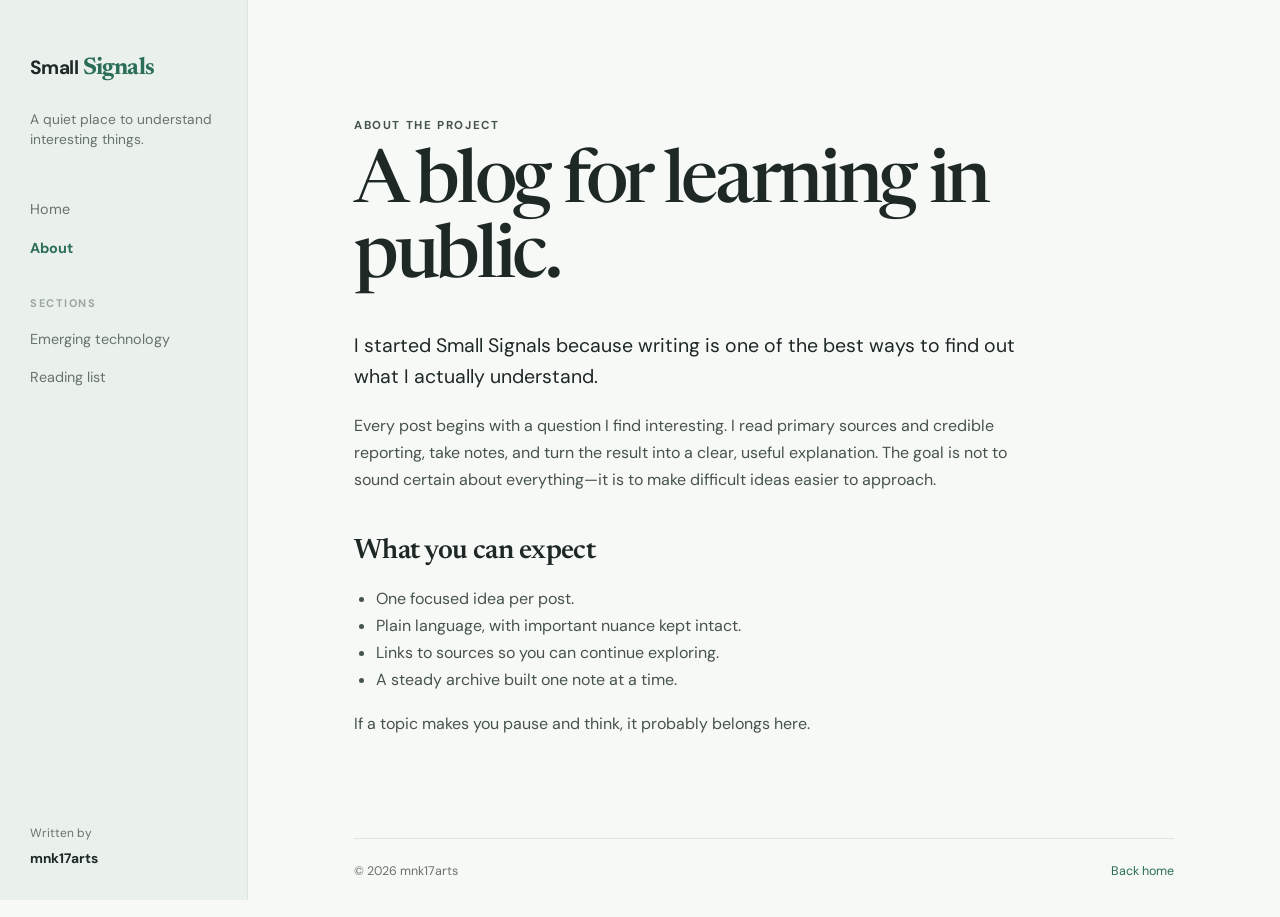
==== about.html @ 6d3ba05d "Blog-1: Ambient IoT" ====
<!doctype html>
<html lang="en">
<head>
  <meta charset="utf-8"><meta name="viewport" content="width=device-width, initial-scale=1">
  <title>About — Small Signals</title>
  <meta name="description" content="About Small Signals, a personal blog for learning through research and writing.">
  <link rel="canonical" href="https://mnk17arts.github.io/my-blogs/about.html">
  <link rel="stylesheet" href="styles.css"><script defer src="script.js"></script>
</head>
<body>
  <a class="skip-link" href="#main-content">Skip to content</a>
  <header class="mobile-header"><a class="brand" href="index.html">Small <span>Signals</span></a><button class="menu-toggle" aria-expanded="false" aria-controls="site-nav">Menu</button></header>
  <aside class="sidebar" id="site-nav"><a class="brand desktop-brand" href="index.html">Small <span>Signals</span></a><p class="tagline">A quiet place to understand interesting things.</p><nav aria-label="Primary navigation"><a class="nav-link" href="index.html">Home</a><a class="nav-link active" href="about.html">About</a><p class="nav-label">Sections</p><a class="nav-link" href="posts/ambient-iot.html">Emerging technology</a><a class="nav-link" href="index.html#reading-list">Reading list</a></nav><div class="sidebar-footer"><span>Written by</span><strong>mnk17arts</strong></div></aside>
  <main id="main-content" class="content-wrap narrow"><article class="page-article"><p class="eyebrow">About the project</p><h1>A blog for learning in public.</h1><p class="lead">I started Small Signals because writing is one of the best ways to find out what I actually understand.</p><p>Every post begins with a question I find interesting. I read primary sources and credible reporting, take notes, and turn the result into a clear, useful explanation. The goal is not to sound certain about everything—it is to make difficult ideas easier to approach.</p><h2>What you can expect</h2><ul><li>One focused idea per post.</li><li>Plain language, with important nuance kept intact.</li><li>Links to sources so you can continue exploring.</li><li>A steady archive built one note at a time.</li></ul><p>If a topic makes you pause and think, it probably belongs here.</p></article><footer class="site-footer"><span>© 2026 mnk17arts</span><a href="index.html">Back home</a></footer></main>
</body>
</html>
---- styles.css ----
@import url('https://fonts.googleapis.com/css2?family=DM+Sans:wght@400;500;700&family=Newsreader:opsz,wght@6..72,500;6..72,600&display=swap');
:root{--ink:#1e2825;--muted:#68736d;--line:#dce4df;--paper:#f7f9f6;--accent:#2c6e57;--accent-soft:#e6f0eb;--sidebar:248px}*{box-sizing:border-box}html{scroll-behavior:smooth}body{margin:0;background:var(--paper);color:var(--ink);font-family:'DM Sans',sans-serif;line-height:1.7}.sidebar{position:fixed;inset:0 auto 0 0;width:var(--sidebar);padding:48px 30px 30px;background:#eaf1ed;border-right:1px solid var(--line);display:flex;flex-direction:column}.brand{color:var(--ink);font-size:1.2rem;font-weight:700;letter-spacing:-.03em;text-decoration:none}.brand span{font-family:Newsreader,serif;font-size:1.5rem;color:var(--accent)}.tagline{margin:20px 0 40px;color:var(--muted);font-size:.86rem;line-height:1.5}.nav-link{display:block;padding:7px 0;color:var(--muted);font-size:.9rem;text-decoration:none}.nav-link:hover,.nav-link.active{color:var(--accent);font-weight:700}.nav-label{margin:27px 0 7px;color:#9aa69f;font-size:.69rem;font-weight:700;letter-spacing:.14em;text-transform:uppercase}.sidebar-footer{margin-top:auto;color:var(--muted);font-size:.75rem}.sidebar-footer span,.sidebar-footer strong{display:block}.sidebar-footer strong{color:var(--ink);font-size:.86rem;margin-top:3px}.content-wrap{margin-left:calc(var(--sidebar) + (100vw - var(--sidebar))/2);transform:translateX(-50%);width:min(930px,calc(100vw - var(--sidebar) - 48px));max-width:none;padding:76px 0 35px}.content-wrap.narrow{width:min(820px,calc(100vw - var(--sidebar) - 48px))}.hero{padding:42px 0 85px;max-width:650px}.eyebrow{margin:0 0 12px;color:var(--accent);font-size:.72rem;font-weight:700;letter-spacing:.14em;text-transform:uppercase}.hero h1,.page-article h1,.post h1{margin:0 0 18px;font-family:Newsreader,serif;font-size:clamp(2.7rem,6vw,4.6rem);font-weight:500;letter-spacing:-.045em;line-height:1.02}.hero-copy{max-width:560px;margin:0;color:var(--muted);font-size:1.08rem}.section-block{margin-bottom:75px}.section-heading{margin-bottom:22px}.section-heading h2,.page-article h2,.post h2{margin:0;font-family:Newsreader,serif;font-size:1.75rem;line-height:1.2;font-weight:600;letter-spacing:-.02em}.featured-card{padding:31px 34px;background:white;border:1px solid var(--line);border-radius:4px;box-shadow:0 12px 30px #274d3b08}.card-meta{display:flex;gap:18px;color:var(--accent);font-size:.74rem;font-weight:700;letter-spacing:.03em;text-transform:uppercase}.featured-card h3{margin:17px 0 10px;font-family:Newsreader,serif;font-size:2rem;line-height:1.15}.featured-card h3 a{color:var(--ink);text-decoration:none}.featured-card h3 a:hover{color:var(--accent)}.featured-card p{max-width:660px;color:var(--muted)}.text-link{color:var(--accent);font-size:.9rem;font-weight:700;text-decoration:none}.text-link span{display:inline-block;margin-left:5px;transition:transform .2s}.text-link:hover span{transform:translateX(4px)}.empty-state{padding:28px 32px;background:var(--accent-soft);color:var(--muted);border-left:3px solid var(--accent)}.site-footer{display:flex;justify-content:space-between;gap:20px;padding-top:22px;border-top:1px solid var(--line);color:var(--muted);font-size:.78rem}.site-footer a{color:var(--accent);text-decoration:none}.page-article,.post{padding:40px 0 85px}.page-article h1{max-width:650px;margin-bottom:32px}.page-article h2,.post h2{margin-top:42px;margin-bottom:13px}.page-article p,.page-article li,.post p,.post li{max-width:690px;color:#46534d}.lead{font-size:1.22rem!important;color:var(--ink)!important;line-height:1.6}.page-article ul,.post ul{padding-left:22px}.post h1{font-size:clamp(2.5rem,5vw,4.2rem);max-width:760px;margin-top:18px}.post .lead{margin:30px 0}.sources{margin-top:55px;padding:23px 28px;background:var(--accent-soft)}.sources h2{margin-top:0;font-size:1.4rem}.sources a{color:var(--accent)}.mobile-header{display:none}.skip-link{position:absolute;left:-999px}.skip-link:focus{left:10px;top:10px;padding:7px 10px;background:white;z-index:3}@media(max-width:760px){.mobile-header{display:flex;position:sticky;top:0;z-index:2;align-items:center;justify-content:space-between;padding:17px 22px;background:var(--paper);border-bottom:1px solid var(--line)}.menu-toggle{padding:5px 0;border:0;background:none;color:var(--accent);font:inherit;font-size:.82rem;font-weight:700}.sidebar{position:fixed;display:none;inset:61px 0 auto;width:auto;padding:23px 24px 30px;z-index:1;box-shadow:0 10px 24px #00000012}.sidebar.open{display:flex}.desktop-brand{display:none}.tagline{margin:0 0 20px}.sidebar-footer{margin-top:25px}.content-wrap{margin-left:0;transform:none;width:auto;max-width:none;padding:45px 22px 28px}.hero{padding:10px 0 60px}.hero h1,.page-article h1,.post h1{font-size:clamp(2.6rem,13vw,4rem)}.featured-card{padding:25px 22px}.featured-card h3{font-size:1.75rem}.card-meta{flex-wrap:wrap;gap:5px 13px}.site-footer{align-items:flex-start;flex-direction:column}.page-article,.post{padding-top:10px}}
.iot-diagram{margin:42px 0;padding:20px 18px;background:#eaf1ed;border:1px solid var(--line);border-radius:6px}.iot-diagram svg{display:block;width:100%;height:auto;color:var(--accent)}.iot-diagram figcaption{margin:13px 0 0;color:var(--muted);font-size:.78rem;text-align:center}.diagram-box{fill:#f7f9f6;stroke:#b9ccc1;stroke-width:2}.diagram-focus{fill:#dcece3;stroke:#2c6e57}.diagram-title{fill:#1e2825;font-family:'DM Sans',sans-serif;font-size:16px;font-weight:700}.diagram-label,.diagram-note{fill:#68736d;font-family:'DM Sans',sans-serif;font-size:12px}.diagram-note{fill:#2c6e57;font-size:11px;font-weight:700}
@media(max-width:560px){.iot-diagram{margin-left:-10px;margin-right:-10px;padding:10px 5px}.diagram-title{font-size:13px}.diagram-label{font-size:10px}.diagram-note{font-size:9px}}
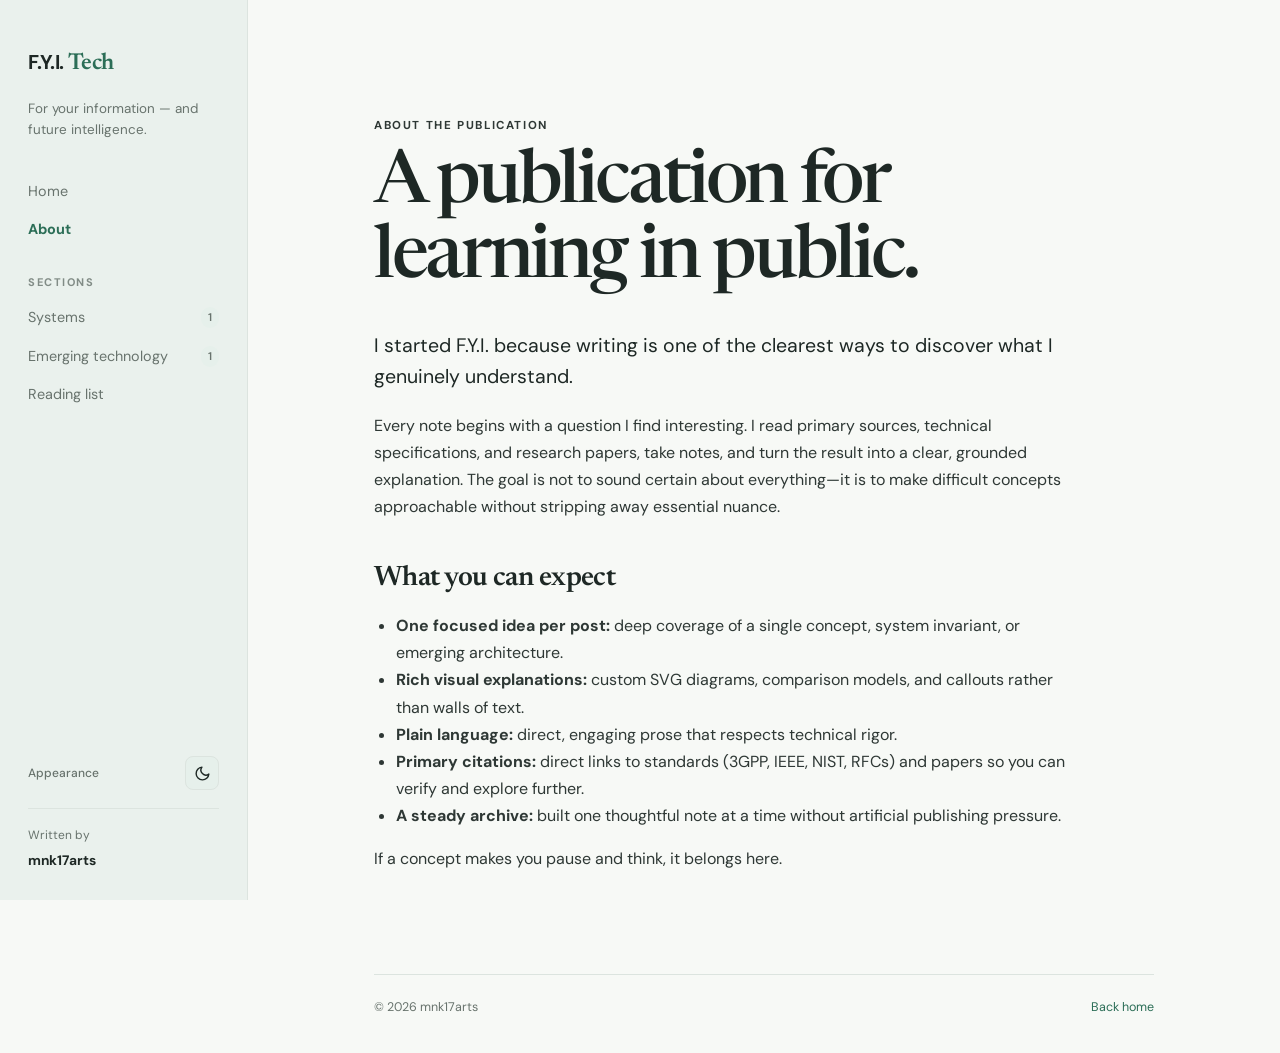
==== commit 9a5b13db: "Update UI, Title" ====
--- a/about.html
+++ b/about.html
@@ -1,16 +1,83 @@
 <!doctype html>
 <html lang="en">
 <head>
-  <meta charset="utf-8"><meta name="viewport" content="width=device-width, initial-scale=1">
-  <title>About — Small Signals</title>
-  <meta name="description" content="About Small Signals, a personal blog for learning through research and writing.">
+  <meta charset="utf-8">
+  <meta name="viewport" content="width=device-width, initial-scale=1">
+  <title>About — F.Y.I.</title>
+  <meta name="description" content="About F.Y.I., a personal publication for understanding technology and systems through research and writing.">
   <link rel="canonical" href="https://mnk17arts.github.io/my-blogs/about.html">
-  <link rel="stylesheet" href="styles.css"><script defer src="script.js"></script>
+  <link rel="stylesheet" href="styles.css">
+  <script>
+    (function() {
+      const saved = localStorage.getItem('fyi_theme');
+      const prefersDark = window.matchMedia('(prefers-color-scheme: dark)').matches;
+      if (saved === 'dark' || (!saved && prefersDark)) {
+        document.documentElement.setAttribute('data-theme', 'dark');
+      } else {
+        document.documentElement.setAttribute('data-theme', 'light');
+      }
+    })();
+  </script>
+  <script defer src="script.js"></script>
 </head>
 <body>
   <a class="skip-link" href="#main-content">Skip to content</a>
-  <header class="mobile-header"><a class="brand" href="index.html">Small <span>Signals</span></a><button class="menu-toggle" aria-expanded="false" aria-controls="site-nav">Menu</button></header>
-  <aside class="sidebar" id="site-nav"><a class="brand desktop-brand" href="index.html">Small <span>Signals</span></a><p class="tagline">A quiet place to understand interesting things.</p><nav aria-label="Primary navigation"><a class="nav-link" href="index.html">Home</a><a class="nav-link active" href="about.html">About</a><p class="nav-label">Sections</p><a class="nav-link" href="posts/ambient-iot.html">Emerging technology</a><a class="nav-link" href="index.html#reading-list">Reading list</a></nav><div class="sidebar-footer"><span>Written by</span><strong>mnk17arts</strong></div></aside>
-  <main id="main-content" class="content-wrap narrow"><article class="page-article"><p class="eyebrow">About the project</p><h1>A blog for learning in public.</h1><p class="lead">I started Small Signals because writing is one of the best ways to find out what I actually understand.</p><p>Every post begins with a question I find interesting. I read primary sources and credible reporting, take notes, and turn the result into a clear, useful explanation. The goal is not to sound certain about everything—it is to make difficult ideas easier to approach.</p><h2>What you can expect</h2><ul><li>One focused idea per post.</li><li>Plain language, with important nuance kept intact.</li><li>Links to sources so you can continue exploring.</li><li>A steady archive built one note at a time.</li></ul><p>If a topic makes you pause and think, it probably belongs here.</p></article><footer class="site-footer"><span>© 2026 mnk17arts</span><a href="index.html">Back home</a></footer></main>
+  <header class="mobile-header">
+    <a class="brand" href="index.html">F.Y.I. <span>Tech</span></a>
+    <div class="mobile-header-actions">
+      <button class="theme-toggle-btn" aria-label="Toggle theme" title="Toggle theme">
+        <svg class="theme-icon-moon" viewBox="0 0 24 24"><path d="M21 12.79A9 9 0 1 1 11.21 3 7 7 0 0 0 21 12.79z"></path></svg>
+        <svg class="theme-icon-sun" viewBox="0 0 24 24"><circle cx="12" cy="12" r="5"></circle><line x1="12" y1="1" x2="12" y2="3"></line><line x1="12" y1="21" x2="12" y2="23"></line><line x1="4.22" y1="4.22" x2="5.64" y2="5.64"></line><line x1="18.36" y1="18.36" x2="19.78" y2="19.78"></line><line x1="1" y1="12" x2="3" y2="12"></line><line x1="21" y1="12" x2="23" y2="12"></line><line x1="4.22" y1="19.78" x2="5.64" y2="18.36"></line><line x1="18.36" y1="5.64" x2="19.78" y2="4.22"></line></svg>
+      </button>
+      <button class="menu-toggle" aria-expanded="false" aria-controls="site-nav">Menu</button>
+    </div>
+  </header>
+
+  <aside class="sidebar" id="site-nav">
+    <a class="brand desktop-brand" href="index.html">F.Y.I. <span>Tech</span></a>
+    <p class="tagline">For your information — and future intelligence.</p>
+    <nav aria-label="Primary navigation">
+      <a class="nav-link" href="index.html">Home</a>
+      <a class="nav-link active" href="about.html">About</a>
+      <p class="nav-label">Sections</p>
+      <div id="nav-sections">
+        <a class="nav-link" href="posts/deletion-illusion.html"><span>Systems</span><span class="nav-count">1</span></a>
+        <a class="nav-link" href="posts/ambient-iot.html"><span>Emerging technology</span><span class="nav-count">1</span></a>
+      </div>
+      <a class="nav-link" href="index.html#reading-list">Reading list</a>
+    </nav>
+
+    <div class="theme-toggle-row">
+      <span class="theme-toggle-label">Appearance</span>
+      <button class="theme-toggle-btn" aria-label="Toggle theme" title="Toggle theme">
+        <svg class="theme-icon-moon" viewBox="0 0 24 24"><path d="M21 12.79A9 9 0 1 1 11.21 3 7 7 0 0 0 21 12.79z"></path></svg>
+        <svg class="theme-icon-sun" viewBox="0 0 24 24"><circle cx="12" cy="12" r="5"></circle><line x1="12" y1="1" x2="12" y2="3"></line><line x1="12" y1="21" x2="12" y2="23"></line><line x1="4.22" y1="4.22" x2="5.64" y2="5.64"></line><line x1="18.36" y1="18.36" x2="19.78" y2="19.78"></line><line x1="1" y1="12" x2="3" y2="12"></line><line x1="21" y1="12" x2="23" y2="12"></line><line x1="4.22" y1="19.78" x2="5.64" y2="18.36"></line><line x1="18.36" y1="5.64" x2="19.78" y2="4.22"></line></svg>
+      </button>
+    </div>
+
+    <div class="sidebar-footer"><span>Written by</span><strong>mnk17arts</strong></div>
+  </aside>
+
+  <main id="main-content" class="content-wrap narrow">
+    <article class="page-article">
+      <p class="eyebrow">About the publication</p>
+      <h1>A publication for learning in public.</h1>
+      <p class="lead">I started F.Y.I. because writing is one of the clearest ways to discover what I genuinely understand.</p>
+      <p>Every note begins with a question I find interesting. I read primary sources, technical specifications, and research papers, take notes, and turn the result into a clear, grounded explanation. The goal is not to sound certain about everything—it is to make difficult concepts approachable without stripping away essential nuance.</p>
+      <h2>What you can expect</h2>
+      <ul>
+        <li><strong>One focused idea per post:</strong> deep coverage of a single concept, system invariant, or emerging architecture.</li>
+        <li><strong>Rich visual explanations:</strong> custom SVG diagrams, comparison models, and callouts rather than walls of text.</li>
+        <li><strong>Plain language:</strong> direct, engaging prose that respects technical rigor.</li>
+        <li><strong>Primary citations:</strong> direct links to standards (3GPP, IEEE, NIST, RFCs) and papers so you can verify and explore further.</li>
+        <li><strong>A steady archive:</strong> built one thoughtful note at a time without artificial publishing pressure.</li>
+      </ul>
+      <p>If a concept makes you pause and think, it belongs here.</p>
+    </article>
+    <footer class="site-footer">
+      <span>&copy; 2026 mnk17arts</span>
+      <a href="index.html">Back home</a>
+    </footer>
+  </main>
 </body>
 </html>
--- a/styles.css
+++ b/styles.css
@@ -1,4 +1,1005 @@
-@import url('https://fonts.googleapis.com/css2?family=DM+Sans:wght@400;500;700&family=Newsreader:opsz,wght@6..72,500;6..72,600&display=swap');
-:root{--ink:#1e2825;--muted:#68736d;--line:#dce4df;--paper:#f7f9f6;--accent:#2c6e57;--accent-soft:#e6f0eb;--sidebar:248px}*{box-sizing:border-box}html{scroll-behavior:smooth}body{margin:0;background:var(--paper);color:var(--ink);font-family:'DM Sans',sans-serif;line-height:1.7}.sidebar{position:fixed;inset:0 auto 0 0;width:var(--sidebar);padding:48px 30px 30px;background:#eaf1ed;border-right:1px solid var(--line);display:flex;flex-direction:column}.brand{color:var(--ink);font-size:1.2rem;font-weight:700;letter-spacing:-.03em;text-decoration:none}.brand span{font-family:Newsreader,serif;font-size:1.5rem;color:var(--accent)}.tagline{margin:20px 0 40px;color:var(--muted);font-size:.86rem;line-height:1.5}.nav-link{display:block;padding:7px 0;color:var(--muted);font-size:.9rem;text-decoration:none}.nav-link:hover,.nav-link.active{color:var(--accent);font-weight:700}.nav-label{margin:27px 0 7px;color:#9aa69f;font-size:.69rem;font-weight:700;letter-spacing:.14em;text-transform:uppercase}.sidebar-footer{margin-top:auto;color:var(--muted);font-size:.75rem}.sidebar-footer span,.sidebar-footer strong{display:block}.sidebar-footer strong{color:var(--ink);font-size:.86rem;margin-top:3px}.content-wrap{margin-left:calc(var(--sidebar) + (100vw - var(--sidebar))/2);transform:translateX(-50%);width:min(930px,calc(100vw - var(--sidebar) - 48px));max-width:none;padding:76px 0 35px}.content-wrap.narrow{width:min(820px,calc(100vw - var(--sidebar) - 48px))}.hero{padding:42px 0 85px;max-width:650px}.eyebrow{margin:0 0 12px;color:var(--accent);font-size:.72rem;font-weight:700;letter-spacing:.14em;text-transform:uppercase}.hero h1,.page-article h1,.post h1{margin:0 0 18px;font-family:Newsreader,serif;font-size:clamp(2.7rem,6vw,4.6rem);font-weight:500;letter-spacing:-.045em;line-height:1.02}.hero-copy{max-width:560px;margin:0;color:var(--muted);font-size:1.08rem}.section-block{margin-bottom:75px}.section-heading{margin-bottom:22px}.section-heading h2,.page-article h2,.post h2{margin:0;font-family:Newsreader,serif;font-size:1.75rem;line-height:1.2;font-weight:600;letter-spacing:-.02em}.featured-card{padding:31px 34px;background:white;border:1px solid var(--line);border-radius:4px;box-shadow:0 12px 30px #274d3b08}.card-meta{display:flex;gap:18px;color:var(--accent);font-size:.74rem;font-weight:700;letter-spacing:.03em;text-transform:uppercase}.featured-card h3{margin:17px 0 10px;font-family:Newsreader,serif;font-size:2rem;line-height:1.15}.featured-card h3 a{color:var(--ink);text-decoration:none}.featured-card h3 a:hover{color:var(--accent)}.featured-card p{max-width:660px;color:var(--muted)}.text-link{color:var(--accent);font-size:.9rem;font-weight:700;text-decoration:none}.text-link span{display:inline-block;margin-left:5px;transition:transform .2s}.text-link:hover span{transform:translateX(4px)}.empty-state{padding:28px 32px;background:var(--accent-soft);color:var(--muted);border-left:3px solid var(--accent)}.site-footer{display:flex;justify-content:space-between;gap:20px;padding-top:22px;border-top:1px solid var(--line);color:var(--muted);font-size:.78rem}.site-footer a{color:var(--accent);text-decoration:none}.page-article,.post{padding:40px 0 85px}.page-article h1{max-width:650px;margin-bottom:32px}.page-article h2,.post h2{margin-top:42px;margin-bottom:13px}.page-article p,.page-article li,.post p,.post li{max-width:690px;color:#46534d}.lead{font-size:1.22rem!important;color:var(--ink)!important;line-height:1.6}.page-article ul,.post ul{padding-left:22px}.post h1{font-size:clamp(2.5rem,5vw,4.2rem);max-width:760px;margin-top:18px}.post .lead{margin:30px 0}.sources{margin-top:55px;padding:23px 28px;background:var(--accent-soft)}.sources h2{margin-top:0;font-size:1.4rem}.sources a{color:var(--accent)}.mobile-header{display:none}.skip-link{position:absolute;left:-999px}.skip-link:focus{left:10px;top:10px;padding:7px 10px;background:white;z-index:3}@media(max-width:760px){.mobile-header{display:flex;position:sticky;top:0;z-index:2;align-items:center;justify-content:space-between;padding:17px 22px;background:var(--paper);border-bottom:1px solid var(--line)}.menu-toggle{padding:5px 0;border:0;background:none;color:var(--accent);font:inherit;font-size:.82rem;font-weight:700}.sidebar{position:fixed;display:none;inset:61px 0 auto;width:auto;padding:23px 24px 30px;z-index:1;box-shadow:0 10px 24px #00000012}.sidebar.open{display:flex}.desktop-brand{display:none}.tagline{margin:0 0 20px}.sidebar-footer{margin-top:25px}.content-wrap{margin-left:0;transform:none;width:auto;max-width:none;padding:45px 22px 28px}.hero{padding:10px 0 60px}.hero h1,.page-article h1,.post h1{font-size:clamp(2.6rem,13vw,4rem)}.featured-card{padding:25px 22px}.featured-card h3{font-size:1.75rem}.card-meta{flex-wrap:wrap;gap:5px 13px}.site-footer{align-items:flex-start;flex-direction:column}.page-article,.post{padding-top:10px}}
-.iot-diagram{margin:42px 0;padding:20px 18px;background:#eaf1ed;border:1px solid var(--line);border-radius:6px}.iot-diagram svg{display:block;width:100%;height:auto;color:var(--accent)}.iot-diagram figcaption{margin:13px 0 0;color:var(--muted);font-size:.78rem;text-align:center}.diagram-box{fill:#f7f9f6;stroke:#b9ccc1;stroke-width:2}.diagram-focus{fill:#dcece3;stroke:#2c6e57}.diagram-title{fill:#1e2825;font-family:'DM Sans',sans-serif;font-size:16px;font-weight:700}.diagram-label,.diagram-note{fill:#68736d;font-family:'DM Sans',sans-serif;font-size:12px}.diagram-note{fill:#2c6e57;font-size:11px;font-weight:700}
-@media(max-width:560px){.iot-diagram{margin-left:-10px;margin-right:-10px;padding:10px 5px}.diagram-title{font-size:13px}.diagram-label{font-size:10px}.diagram-note{font-size:9px}}
+@import url('https://fonts.googleapis.com/css2?family=DM+Sans:ital,wght@0,400;0,500;0,700;1,400&family=Newsreader:ital,opsz,wght@0,6..72,500;0,6..72,600;1,6..72,400&display=swap');
+
+/* Color Design Tokens */
+:root {
+  --ink: #1e2825;
+  --muted: #68736d;
+  --line: #dce4df;
+  --paper: #f7f9f6;
+  --sidebar-bg: #eaf1ed;
+  --card-bg: #ffffff;
+  --accent: #2c6e57;
+  --accent-soft: #e6f0eb;
+  --callout-info-bg: #eaf3ee;
+  --callout-warn-bg: #fcf6ec;
+  --callout-warn-border: #d6892e;
+  --callout-quote-bg: #edf3f7;
+  --callout-quote-border: #4a779d;
+  --code-bg: #17211e;
+  --code-text: #d8e5df;
+  --diagram-box: #f7f9f6;
+  --diagram-stroke: #b9ccc1;
+  --diagram-focus: #dcece3;
+  --shadow: 0 12px 30px rgba(39, 77, 59, 0.04);
+  --shadow-hover: 0 16px 36px rgba(39, 77, 59, 0.08);
+  --sidebar: 248px;
+}
+
+[data-theme="dark"] {
+  --ink: #e6ece8;
+  --muted: #95a59c;
+  --line: #222d27;
+  --paper: #0f1412;
+  --sidebar-bg: #151c18;
+  --card-bg: #17201c;
+  --accent: #48b890;
+  --accent-soft: #1a2822;
+  --callout-info-bg: #192721;
+  --callout-warn-bg: #272116;
+  --callout-warn-border: #e09337;
+  --callout-quote-bg: #18232c;
+  --callout-quote-border: #5b92bd;
+  --code-bg: #0b100e;
+  --code-text: #d1ded8;
+  --diagram-box: #17201c;
+  --diagram-stroke: #2b3c33;
+  --diagram-focus: #1d3328;
+  --shadow: 0 12px 30px rgba(0, 0, 0, 0.3);
+  --shadow-hover: 0 16px 36px rgba(0, 0, 0, 0.45);
+}
+
+* {
+  box-sizing: border-box;
+}
+
+html {
+  scroll-behavior: smooth;
+}
+
+body {
+  margin: 0;
+  background: var(--paper);
+  color: var(--ink);
+  font-family: 'DM Sans', sans-serif;
+  line-height: 1.7;
+  transition: background 0.25s ease, color 0.25s ease;
+}
+
+/* Reading Progress Bar */
+#reading-progress {
+  position: fixed;
+  top: 0;
+  left: 0;
+  height: 3px;
+  background: var(--accent);
+  width: 0%;
+  z-index: 999;
+  transition: width 0.08s ease-out;
+}
+
+/* Sidebar & Navigation */
+.sidebar {
+  position: fixed;
+  inset: 0 auto 0 0;
+  width: var(--sidebar);
+  padding: 44px 28px 28px;
+  background: var(--sidebar-bg);
+  border-right: 1px solid var(--line);
+  display: flex;
+  flex-direction: column;
+  transition: background 0.25s ease, border-color 0.25s ease;
+}
+
+.brand {
+  color: var(--ink);
+  font-size: 1.25rem;
+  font-weight: 700;
+  letter-spacing: -0.03em;
+  text-decoration: none;
+}
+
+.brand span {
+  font-family: 'Newsreader', serif;
+  font-size: 1.45rem;
+  color: var(--accent);
+  font-weight: 600;
+}
+
+.tagline {
+  margin: 16px 0 32px;
+  color: var(--muted);
+  font-size: 0.84rem;
+  line-height: 1.5;
+}
+
+.nav-link {
+  display: flex;
+  justify-content: space-between;
+  align-items: center;
+  padding: 7px 0;
+  color: var(--muted);
+  font-size: 0.9rem;
+  text-decoration: none;
+  transition: color 0.15s ease;
+}
+
+.nav-link:hover,
+.nav-link.active {
+  color: var(--accent);
+  font-weight: 700;
+}
+
+.nav-count {
+  font-size: 0.7rem;
+  font-weight: 600;
+  color: var(--muted);
+  background: var(--accent-soft);
+  border-radius: 12px;
+  padding: 1px 7px;
+}
+
+.nav-label {
+  margin: 24px 0 7px;
+  color: var(--muted);
+  opacity: 0.8;
+  font-size: 0.69rem;
+  font-weight: 700;
+  letter-spacing: 0.14em;
+  text-transform: uppercase;
+}
+
+/* Theme Toggle Controls */
+.theme-toggle-row {
+  margin-top: auto;
+  padding-bottom: 18px;
+  display: flex;
+  align-items: center;
+  justify-content: space-between;
+}
+
+.theme-toggle-label {
+  font-size: 0.75rem;
+  color: var(--muted);
+  font-weight: 500;
+}
+
+.theme-toggle-btn {
+  background: var(--accent-soft);
+  border: 1px solid var(--line);
+  color: var(--ink);
+  width: 34px;
+  height: 34px;
+  border-radius: 8px;
+  display: inline-flex;
+  align-items: center;
+  justify-content: center;
+  cursor: pointer;
+  transition: background 0.2s ease, border-color 0.2s ease, transform 0.15s ease;
+  padding: 0;
+}
+
+.theme-toggle-btn:hover {
+  transform: scale(1.05);
+  border-color: var(--accent);
+}
+
+.theme-toggle-btn svg {
+  width: 17px;
+  height: 17px;
+  fill: none;
+  stroke: currentColor;
+  stroke-width: 2;
+  stroke-linecap: round;
+  stroke-linejoin: round;
+}
+
+.theme-icon-sun {
+  display: none;
+}
+.theme-icon-moon {
+  display: block;
+}
+
+[data-theme="dark"] .theme-icon-sun {
+  display: block;
+}
+[data-theme="dark"] .theme-icon-moon {
+  display: none;
+}
+
+.sidebar-footer {
+  color: var(--muted);
+  font-size: 0.75rem;
+  border-top: 1px solid var(--line);
+  padding-top: 16px;
+}
+
+.sidebar-footer span,
+.sidebar-footer strong {
+  display: block;
+}
+
+.sidebar-footer strong {
+  color: var(--ink);
+  font-size: 0.86rem;
+  margin-top: 3px;
+}
+
+/* Layout Content */
+.content-wrap {
+  margin-left: calc(var(--sidebar) + (100vw - var(--sidebar)) / 2);
+  transform: translateX(-50%);
+  width: min(930px, calc(100vw - var(--sidebar) - 48px));
+  max-width: none;
+  padding: 76px 0 35px;
+}
+
+.content-wrap.narrow {
+  width: min(780px, calc(100vw - var(--sidebar) - 48px));
+}
+
+.hero {
+  padding: 42px 0 75px;
+  max-width: 650px;
+}
+
+.eyebrow {
+  margin: 0 0 12px;
+  color: var(--accent);
+  font-size: 0.72rem;
+  font-weight: 700;
+  letter-spacing: 0.14em;
+  text-transform: uppercase;
+}
+
+.hero h1,
+.page-article h1,
+.post h1 {
+  margin: 0 0 18px;
+  font-family: 'Newsreader', serif;
+  font-size: clamp(2.7rem, 6vw, 4.6rem);
+  font-weight: 500;
+  letter-spacing: -0.045em;
+  line-height: 1.02;
+  color: var(--ink);
+}
+
+.hero-copy {
+  max-width: 560px;
+  margin: 0;
+  color: var(--muted);
+  font-size: 1.08rem;
+}
+
+/* Category Filter Pills */
+.category-pills {
+  display: flex;
+  flex-wrap: wrap;
+  gap: 8px;
+  margin-bottom: 26px;
+}
+
+.pill-btn {
+  border: 1px solid var(--line);
+  background: var(--card-bg);
+  color: var(--muted);
+  padding: 5px 13px;
+  border-radius: 20px;
+  font-family: inherit;
+  font-size: 0.8rem;
+  font-weight: 500;
+  cursor: pointer;
+  transition: all 0.2s ease;
+}
+
+.pill-btn:hover {
+  border-color: var(--accent);
+  color: var(--accent);
+}
+
+.pill-btn.active {
+  background: var(--accent);
+  color: white;
+  border-color: var(--accent);
+}
+
+/* Section Blocks & Cards */
+.section-block {
+  margin-bottom: 75px;
+}
+
+.section-heading {
+  margin-bottom: 22px;
+}
+
+.section-heading h2,
+.page-article h2,
+.post h2 {
+  margin: 0;
+  font-family: 'Newsreader', serif;
+  font-size: 1.75rem;
+  line-height: 1.2;
+  font-weight: 600;
+  letter-spacing: -0.02em;
+  color: var(--ink);
+}
+
+.post h3,
+.page-article h3 {
+  font-family: 'Newsreader', serif;
+  font-size: 1.35rem;
+  margin: 28px 0 12px;
+  color: var(--ink);
+}
+
+.featured-card {
+  padding: 31px 34px;
+  background: var(--card-bg);
+  border: 1px solid var(--line);
+  border-radius: 6px;
+  box-shadow: var(--shadow);
+  transition: transform 0.2s ease, box-shadow 0.2s ease, background 0.25s ease, border-color 0.25s ease;
+}
+
+.featured-card:hover {
+  transform: translateY(-2px);
+  box-shadow: var(--shadow-hover);
+}
+
+.recent-cards-list {
+  display: flex;
+  flex-direction: column;
+  gap: 24px;
+}
+
+.card-meta {
+  display: flex;
+  gap: 18px;
+  color: var(--accent);
+  font-size: 0.74rem;
+  font-weight: 700;
+  letter-spacing: 0.03em;
+  text-transform: uppercase;
+}
+
+.featured-card h3 {
+  margin: 17px 0 10px;
+  font-family: 'Newsreader', serif;
+  font-size: 2rem;
+  line-height: 1.15;
+}
+
+.featured-card h3 a {
+  color: var(--ink);
+  text-decoration: none;
+}
+
+.featured-card h3 a:hover {
+  color: var(--accent);
+}
+
+.featured-card p {
+  max-width: 660px;
+  color: var(--muted);
+}
+
+.text-link {
+  color: var(--accent);
+  font-size: 0.9rem;
+  font-weight: 700;
+  text-decoration: none;
+  display: inline-flex;
+  align-items: center;
+}
+
+.text-link span {
+  display: inline-block;
+  margin-left: 6px;
+  transition: transform 0.2s ease;
+}
+
+.text-link:hover span {
+  transform: translateX(4px);
+}
+
+.empty-state {
+  padding: 28px 32px;
+  background: var(--accent-soft);
+  color: var(--muted);
+  border-left: 3px solid var(--accent);
+  border-radius: 0 4px 4px 0;
+}
+
+/* Site Footer */
+.site-footer {
+  display: flex;
+  justify-content: space-between;
+  gap: 20px;
+  padding-top: 22px;
+  border-top: 1px solid var(--line);
+  color: var(--muted);
+  font-size: 0.78rem;
+}
+
+.site-footer a {
+  color: var(--accent);
+  text-decoration: none;
+}
+
+/* Article & Post Typography */
+.page-article,
+.post {
+  padding: 40px 0 85px;
+}
+
+.page-article h1 {
+  max-width: 650px;
+  margin-bottom: 32px;
+}
+
+.page-article h2,
+.post h2 {
+  margin-top: 42px;
+  margin-bottom: 13px;
+}
+
+.page-article p,
+.page-article li,
+.post p,
+.post li {
+  max-width: 690px;
+  color: var(--ink);
+  opacity: 0.92;
+}
+
+.lead {
+  font-size: 1.22rem !important;
+  color: var(--ink) !important;
+  line-height: 1.6;
+  opacity: 1 !important;
+}
+
+.page-article ul,
+.page-article ol,
+.post ul,
+.post ol {
+  padding-left: 22px;
+}
+
+.post h1 {
+  font-size: clamp(2.5rem, 5vw, 4.2rem);
+  max-width: 760px;
+  margin-top: 18px;
+}
+
+.post .lead {
+  margin: 30px 0;
+}
+
+/* Article Toolbar: In-Browser Audio Player & Share Group */
+.article-toolbar {
+  display: flex;
+  flex-wrap: wrap;
+  align-items: center;
+  justify-content: space-between;
+  gap: 14px;
+  padding: 12px 18px;
+  margin: 24px 0 34px;
+  background: var(--card-bg);
+  border: 1px solid var(--line);
+  border-radius: 8px;
+  box-shadow: var(--shadow);
+  transition: background 0.25s ease, border-color 0.25s ease;
+}
+
+.audio-group {
+  display: flex;
+  align-items: center;
+  gap: 10px;
+  flex-wrap: wrap;
+}
+
+.audio-play-btn {
+  background: var(--accent);
+  color: #ffffff;
+  border: none;
+  padding: 7px 16px;
+  border-radius: 20px;
+  font-family: inherit;
+  font-size: 0.82rem;
+  font-weight: 600;
+  display: inline-flex;
+  align-items: center;
+  gap: 8px;
+  cursor: pointer;
+  transition: transform 0.15s ease, background 0.2s ease;
+}
+
+.audio-play-btn:hover {
+  transform: scale(1.03);
+  filter: brightness(1.08);
+}
+
+.audio-play-btn svg {
+  width: 14px;
+  height: 14px;
+  fill: currentColor;
+}
+
+.audio-play-btn .icon-pause {
+  display: none;
+}
+
+.audio-play-btn.is-playing .icon-play {
+  display: none;
+}
+
+.audio-play-btn.is-playing .icon-pause {
+  display: block;
+}
+
+.audio-controls {
+  display: none;
+  align-items: center;
+  gap: 8px;
+}
+
+.audio-group.active .audio-controls {
+  display: inline-flex;
+}
+
+.audio-speed-btn {
+  background: var(--accent-soft);
+  color: var(--accent);
+  border: 1px solid var(--line);
+  padding: 4px 9px;
+  border-radius: 12px;
+  font-family: inherit;
+  font-size: 0.76rem;
+  font-weight: 700;
+  cursor: pointer;
+  transition: background 0.2s;
+}
+
+.audio-speed-btn:hover {
+  border-color: var(--accent);
+}
+
+.audio-stop-btn {
+  background: var(--accent-soft);
+  color: var(--muted);
+  border: 1px solid var(--line);
+  width: 28px;
+  height: 28px;
+  border-radius: 50%;
+  display: inline-flex;
+  align-items: center;
+  justify-content: center;
+  cursor: pointer;
+  padding: 0;
+  transition: color 0.2s, border-color 0.2s;
+}
+
+.audio-stop-btn:hover {
+  color: #c0392b;
+  border-color: #c0392b;
+}
+
+.audio-stop-btn svg {
+  width: 10px;
+  height: 10px;
+  fill: currentColor;
+}
+
+.audio-status {
+  font-size: 0.76rem;
+  color: var(--muted);
+  font-weight: 500;
+}
+
+.share-group {
+  display: flex;
+  align-items: center;
+  gap: 8px;
+  position: relative;
+}
+
+.share-btn {
+  background: var(--accent-soft);
+  color: var(--ink);
+  border: 1px solid var(--line);
+  padding: 6px 14px;
+  border-radius: 20px;
+  font-family: inherit;
+  font-size: 0.8rem;
+  font-weight: 600;
+  display: inline-flex;
+  align-items: center;
+  gap: 6px;
+  cursor: pointer;
+  transition: background 0.2s ease, border-color 0.2s ease;
+}
+
+.share-btn:hover {
+  border-color: var(--accent);
+  color: var(--accent);
+}
+
+.share-btn svg {
+  width: 13px;
+  height: 13px;
+  fill: none;
+  stroke: currentColor;
+  stroke-width: 2;
+  stroke-linecap: round;
+  stroke-linejoin: round;
+}
+
+.share-icon-btn {
+  width: 32px;
+  height: 32px;
+  border-radius: 50%;
+  background: var(--accent-soft);
+  color: var(--muted);
+  border: 1px solid var(--line);
+  display: inline-flex;
+  align-items: center;
+  justify-content: center;
+  text-decoration: none;
+  cursor: pointer;
+  transition: all 0.2s ease;
+}
+
+.share-icon-btn:hover {
+  color: var(--accent);
+  border-color: var(--accent);
+  transform: translateY(-1px);
+}
+
+.share-icon-btn svg {
+  width: 14px;
+  height: 14px;
+  fill: currentColor;
+}
+
+.share-toast {
+  position: absolute;
+  bottom: calc(100% + 8px);
+  right: 0;
+  background: var(--ink);
+  color: var(--paper);
+  font-size: 0.72rem;
+  font-weight: 600;
+  padding: 4px 10px;
+  border-radius: 4px;
+  pointer-events: none;
+  opacity: 0;
+  transform: translateY(4px);
+  transition: opacity 0.2s ease, transform 0.2s ease;
+  white-space: nowrap;
+  box-shadow: 0 4px 12px rgba(0, 0, 0, 0.15);
+}
+
+.share-toast.show {
+  opacity: 1;
+  transform: translateY(0);
+}
+
+/* Callout Cards & Media */
+.callout-box {
+  margin: 36px 0;
+  padding: 22px 26px;
+  background: var(--callout-info-bg);
+  border-left: 4px solid var(--accent);
+  border-radius: 0 6px 6px 0;
+  border-top: 1px solid var(--line);
+  border-right: 1px solid var(--line);
+  border-bottom: 1px solid var(--line);
+}
+
+.callout-box.warning {
+  background: var(--callout-warn-bg);
+  border-left-color: var(--callout-warn-border);
+}
+
+.callout-box.quote {
+  background: var(--callout-quote-bg);
+  border-left-color: var(--callout-quote-border);
+  font-style: italic;
+}
+
+.callout-title {
+  margin: 0 0 8px;
+  font-weight: 700;
+  font-size: 0.86rem;
+  letter-spacing: 0.06em;
+  text-transform: uppercase;
+  color: var(--ink);
+}
+
+.callout-box p:last-child {
+  margin-bottom: 0;
+}
+
+/* Data Comparison Tables */
+.table-wrap {
+  overflow-x: auto;
+  margin: 38px 0;
+}
+
+.data-table {
+  width: 100%;
+  max-width: 720px;
+  border-collapse: collapse;
+  font-size: 0.9rem;
+  background: var(--card-bg);
+  border: 1px solid var(--line);
+  border-radius: 6px;
+  overflow: hidden;
+}
+
+.data-table th,
+.data-table td {
+  padding: 13px 18px;
+  text-align: left;
+  border-bottom: 1px solid var(--line);
+}
+
+.data-table th {
+  background: var(--sidebar-bg);
+  color: var(--ink);
+  font-weight: 700;
+  font-size: 0.8rem;
+  text-transform: uppercase;
+  letter-spacing: 0.05em;
+}
+
+.data-table tr:last-child td {
+  border-bottom: none;
+}
+
+.data-table tr:hover td {
+  background: var(--accent-soft);
+}
+
+/* Code Snippet Blocks */
+code:not(pre code) {
+  background: var(--accent-soft);
+  color: var(--accent);
+  padding: 2px 6px;
+  border-radius: 4px;
+  font-size: 0.88em;
+  font-family: ui-monospace, SFMono-Regular, Menlo, Monaco, Consolas, monospace;
+}
+
+.code-block {
+  margin: 32px 0;
+  background: var(--code-bg);
+  color: var(--code-text);
+  padding: 20px 24px;
+  border-radius: 6px;
+  overflow-x: auto;
+  border: 1px solid var(--line);
+  font-family: ui-monospace, SFMono-Regular, Menlo, Monaco, Consolas, monospace;
+  font-size: 0.88rem;
+  line-height: 1.6;
+}
+
+.code-block pre {
+  margin: 0;
+  font-family: inherit;
+}
+
+/* Post & IoT Diagram Framework */
+.post-diagram,
+.iot-diagram {
+  margin: 42px 0;
+  padding: 20px 18px;
+  background: var(--sidebar-bg);
+  border: 1px solid var(--line);
+  border-radius: 6px;
+  transition: background 0.25s ease, border-color 0.25s ease;
+}
+
+.post-diagram svg,
+.iot-diagram svg {
+  display: block;
+  width: 100%;
+  height: auto;
+  color: var(--accent);
+}
+
+.post-diagram figcaption,
+.iot-diagram figcaption {
+  margin: 13px 0 0;
+  color: var(--muted);
+  font-size: 0.78rem;
+  text-align: center;
+}
+
+.diagram-box {
+  fill: var(--diagram-box);
+  stroke: var(--diagram-stroke);
+  stroke-width: 2;
+  transition: fill 0.25s ease, stroke 0.25s ease;
+}
+
+.diagram-focus {
+  fill: var(--diagram-focus);
+  stroke: var(--accent);
+}
+
+.diagram-title {
+  fill: var(--ink);
+  font-family: 'DM Sans', sans-serif;
+  font-size: 15px;
+  font-weight: 700;
+}
+
+.diagram-label,
+.diagram-note {
+  fill: var(--muted);
+  font-family: 'DM Sans', sans-serif;
+  font-size: 12px;
+}
+
+.diagram-note {
+  fill: var(--accent);
+  font-size: 11px;
+  font-weight: 700;
+}
+
+.sources {
+  margin-top: 55px;
+  padding: 23px 28px;
+  background: var(--accent-soft);
+  border-radius: 6px;
+  border: 1px solid var(--line);
+}
+
+.sources h2 {
+  margin-top: 0;
+  font-size: 1.4rem;
+}
+
+.sources a {
+  color: var(--accent);
+}
+
+/* Mobile Header & Responsive Breakpoints */
+.mobile-header {
+  display: none;
+}
+
+.skip-link {
+  position: absolute;
+  left: -999px;
+}
+
+.skip-link:focus {
+  left: 10px;
+  top: 10px;
+  padding: 7px 10px;
+  background: var(--card-bg);
+  color: var(--ink);
+  z-index: 3;
+}
+
+@media (max-width: 760px) {
+  .mobile-header {
+    display: flex;
+    position: sticky;
+    top: 0;
+    z-index: 20;
+    align-items: center;
+    justify-content: space-between;
+    padding: 15px 20px;
+    background: var(--paper);
+    border-bottom: 1px solid var(--line);
+  }
+
+  .mobile-header-actions {
+    display: flex;
+    align-items: center;
+    gap: 12px;
+  }
+
+  .menu-toggle {
+    padding: 5px 0;
+    border: 0;
+    background: none;
+    color: var(--accent);
+    font: inherit;
+    font-size: 0.82rem;
+    font-weight: 700;
+    cursor: pointer;
+  }
+
+  .sidebar {
+    position: fixed;
+    display: none;
+    inset: 58px 0 auto;
+    width: auto;
+    padding: 23px 24px 30px;
+    z-index: 10;
+    box-shadow: var(--shadow-hover);
+  }
+
+  .sidebar.open {
+    display: flex;
+  }
+
+  .desktop-brand {
+    display: none;
+  }
+
+  .tagline {
+    margin: 0 0 20px;
+  }
+
+  .sidebar-footer {
+    margin-top: 25px;
+  }
+
+  .content-wrap {
+    margin-left: 0;
+    transform: none;
+    width: auto;
+    max-width: none;
+    padding: 45px 22px 28px;
+  }
+
+  .hero {
+    padding: 10px 0 50px;
+  }
+
+  .hero h1,
+  .page-article h1,
+  .post h1 {
+    font-size: clamp(2.4rem, 12vw, 3.8rem);
+  }
+
+  .featured-card {
+    padding: 25px 22px;
+  }
+
+  .featured-card h3 {
+    font-size: 1.75rem;
+  }
+
+  .card-meta {
+    flex-wrap: wrap;
+    gap: 5px 13px;
+  }
+
+  .site-footer {
+    align-items: flex-start;
+    flex-direction: column;
+  }
+
+  .page-article,
+  .post {
+    padding-top: 10px;
+  }
+}
+
+@media (max-width: 560px) {
+  .post-diagram,
+  .iot-diagram {
+    margin-left: -10px;
+    margin-right: -10px;
+    padding: 10px 5px;
+  }
+
+  .diagram-title {
+    font-size: 13px;
+  }
+
+  .diagram-label {
+    font-size: 10px;
+  }
+
+  .diagram-note {
+    font-size: 9px;
+  }
+}
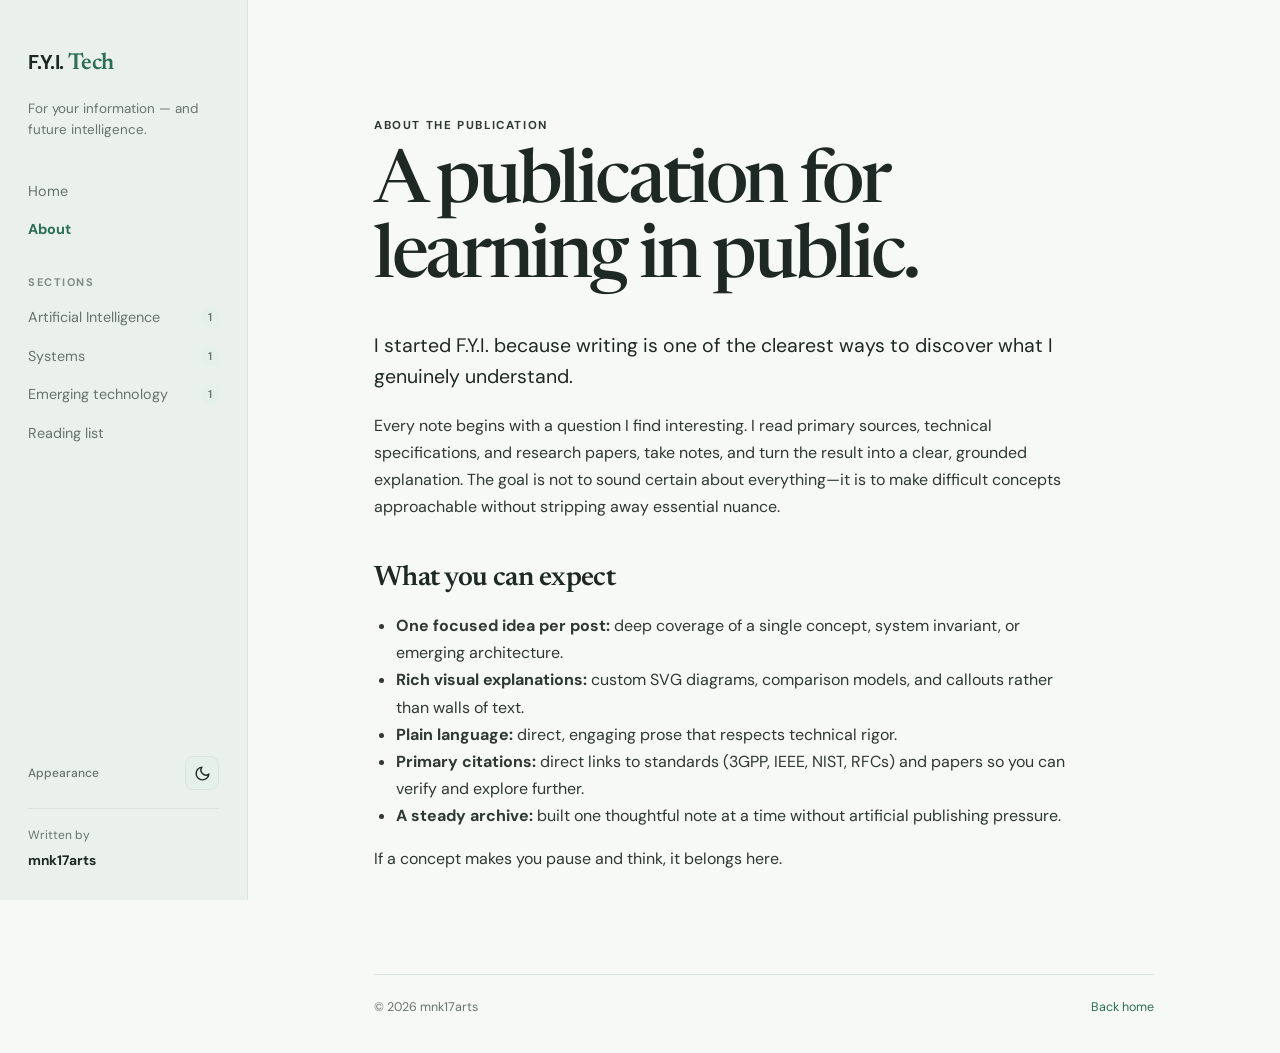
==== commit db0a9b2c: "[FIX] Mobile UI responsiveness, fluid word wrap, inner scrollbars, and favicon" ====
--- a/about.html
+++ b/about.html
@@ -6,6 +6,7 @@
   <title>About — F.Y.I.</title>
   <meta name="description" content="About F.Y.I., a personal publication for understanding technology and systems through research and writing.">
   <link rel="canonical" href="https://mnk17arts.github.io/my-blogs/about.html">
+  <link rel="icon" type="image/svg+xml" href="favicon.svg">
   <link rel="stylesheet" href="styles.css">
   <script>
     (function() {
--- a/styles.css
+++ b/styles.css
@@ -22,6 +22,8 @@
   --diagram-focus: #dcece3;
   --shadow: 0 12px 30px rgba(39, 77, 59, 0.04);
   --shadow-hover: 0 16px 36px rgba(39, 77, 59, 0.08);
+  --scrollbar-thumb: #c2d0c8;
+  --scrollbar-thumb-hover: #2c6e57;
   --sidebar: 248px;
 }
 
@@ -46,14 +48,38 @@
   --diagram-focus: #1d3328;
   --shadow: 0 12px 30px rgba(0, 0, 0, 0.3);
   --shadow-hover: 0 16px 36px rgba(0, 0, 0, 0.45);
-}
-
+  --scrollbar-thumb: #2c3c34;
+  --scrollbar-thumb-hover: #48b890;
+}
+
+/* Sleek Custom Scrollbars: Global & Inner Elements */
 * {
   box-sizing: border-box;
+  scrollbar-width: thin;
+  scrollbar-color: var(--scrollbar-thumb) transparent;
+}
+
+::-webkit-scrollbar {
+  width: 6px;
+  height: 6px;
+}
+
+::-webkit-scrollbar-track {
+  background: transparent;
+}
+
+::-webkit-scrollbar-thumb {
+  background: var(--scrollbar-thumb);
+  border-radius: 4px;
+}
+
+::-webkit-scrollbar-thumb:hover {
+  background: var(--scrollbar-thumb-hover);
 }
 
 html {
   scroll-behavior: smooth;
+  overflow-x: hidden;
 }
 
 body {
@@ -62,6 +88,7 @@
   color: var(--ink);
   font-family: 'DM Sans', sans-serif;
   line-height: 1.7;
+  overflow-x: hidden;
   transition: background 0.25s ease, color 0.25s ease;
 }
 
@@ -885,15 +912,15 @@
   z-index: 3;
 }
 
-@media (max-width: 760px) {
+@media (max-width: 820px) {
   .mobile-header {
     display: flex;
     position: sticky;
     top: 0;
-    z-index: 20;
+    z-index: 100;
     align-items: center;
     justify-content: space-between;
-    padding: 15px 20px;
+    padding: 13px 20px;
     background: var(--paper);
     border-bottom: 1px solid var(--line);
   }
@@ -905,12 +932,12 @@
   }
 
   .menu-toggle {
-    padding: 5px 0;
+    padding: 6px 4px;
     border: 0;
     background: none;
     color: var(--accent);
     font: inherit;
-    font-size: 0.82rem;
+    font-size: 0.84rem;
     font-weight: 700;
     cursor: pointer;
   }
@@ -918,11 +945,16 @@
   .sidebar {
     position: fixed;
     display: none;
-    inset: 58px 0 auto;
-    width: auto;
-    padding: 23px 24px 30px;
-    z-index: 10;
+    inset: 57px 0 0 0;
+    width: 100%;
+    height: calc(100vh - 57px);
+    overflow-y: auto;
+    -webkit-overflow-scrolling: touch;
+    padding: 28px 24px 44px;
+    z-index: 95;
+    background: var(--sidebar-bg);
     box-shadow: var(--shadow-hover);
+    flex-direction: column;
   }
 
   .sidebar.open {
@@ -941,54 +973,207 @@
     margin-top: 25px;
   }
 
-  .content-wrap {
-    margin-left: 0;
-    transform: none;
-    width: auto;
-    max-width: none;
-    padding: 45px 22px 28px;
+  /* Fixed Mobile Content Wrappers */
+  .content-wrap,
+  .content-wrap.narrow {
+    margin: 0 auto !important;
+    transform: none !important;
+    width: 100% !important;
+    max-width: 100% !important;
+    box-sizing: border-box !important;
+    padding: 24px 20px 48px !important;
   }
 
   .hero {
-    padding: 10px 0 50px;
+    padding: 12px 0 38px;
+    max-width: 100%;
   }
 
   .hero h1,
   .page-article h1,
   .post h1 {
-    font-size: clamp(2.4rem, 12vw, 3.8rem);
-  }
-
-  .featured-card {
-    padding: 25px 22px;
-  }
-
-  .featured-card h3 {
-    font-size: 1.75rem;
+    font-size: clamp(1.85rem, 6.5vw, 2.35rem);
+    line-height: 1.15;
+    letter-spacing: -0.03em;
+    word-wrap: break-word;
+    overflow-wrap: break-word;
+  }
+
+  .section-heading h2,
+  .page-article h2,
+  .post h2 {
+    font-size: 1.45rem;
+    line-height: 1.25;
+    margin-top: 32px;
+    margin-bottom: 12px;
+  }
+
+  .post h3,
+  .page-article h3 {
+    font-size: 1.2rem;
+    margin: 24px 0 10px;
+  }
+
+  .lead {
+    font-size: 1.08rem !important;
+    line-height: 1.58 !important;
+    margin: 20px 0 24px !important;
   }
 
   .card-meta {
     flex-wrap: wrap;
-    gap: 5px 13px;
+    gap: 6px 14px;
+    font-size: 0.72rem;
+    line-height: 1.4;
+  }
+
+  /* Responsive Article Toolbar */
+  .article-toolbar {
+    flex-direction: column;
+    align-items: stretch;
+    gap: 12px;
+    padding: 12px 14px;
+    margin: 20px 0 28px;
+  }
+
+  .audio-group {
+    width: 100%;
+    justify-content: space-between;
+    align-items: center;
+    gap: 10px;
+  }
+
+  .audio-play-btn {
+    flex: 1;
+    justify-content: center;
+    padding: 8px 14px;
+    font-size: 0.8rem;
+  }
+
+  .audio-controls {
+    flex-wrap: wrap;
+    gap: 6px;
+  }
+
+  .share-group {
+    width: 100%;
+    justify-content: space-between;
+    gap: 8px;
+    border-top: 1px solid var(--line);
+    padding-top: 10px;
+  }
+
+  .share-btn {
+    flex: 1;
+    justify-content: center;
+  }
+
+  .featured-card {
+    padding: 22px 18px;
+  }
+
+  .featured-card h3 {
+    font-size: 1.45rem;
+    line-height: 1.22;
+  }
+
+  .card {
+    padding: 18px 16px;
+  }
+
+  .category-pills {
+    gap: 6px;
+    margin-bottom: 20px;
+  }
+
+  .pill-btn {
+    padding: 5px 11px;
+    font-size: 0.76rem;
+  }
+
+  .callout-box {
+    margin: 24px 0;
+    padding: 16px 16px;
+    font-size: 0.94rem;
+  }
+
+  .table-wrap {
+    margin: 24px 0;
+    overflow-x: auto;
+    -webkit-overflow-scrolling: touch;
+  }
+
+  .data-table {
+    min-width: 480px;
+  }
+
+  .data-table th,
+  .data-table td {
+    padding: 10px 12px;
+    font-size: 0.82rem;
+  }
+
+  .code-block {
+    margin: 24px 0;
+    padding: 14px 16px;
+    font-size: 0.82rem;
+    overflow-x: auto;
+    -webkit-overflow-scrolling: touch;
+  }
+
+  .post-diagram,
+  .iot-diagram {
+    margin: 24px 0;
+    padding: 14px 10px;
+    overflow-x: auto;
+    -webkit-overflow-scrolling: touch;
+  }
+
+  .post-diagram svg,
+  .iot-diagram svg {
+    min-width: 480px;
+    width: 100%;
+  }
+
+  .sources {
+    margin-top: 36px;
+    padding: 18px 20px;
   }
 
   .site-footer {
     align-items: flex-start;
     flex-direction: column;
+    gap: 12px;
+    padding-top: 20px;
+    margin-top: 36px;
   }
 
   .page-article,
   .post {
-    padding-top: 10px;
-  }
-}
-
-@media (max-width: 560px) {
-  .post-diagram,
-  .iot-diagram {
-    margin-left: -10px;
-    margin-right: -10px;
-    padding: 10px 5px;
+    padding-top: 8px;
+    padding-bottom: 40px;
+  }
+}
+
+@media (max-width: 480px) {
+  .content-wrap,
+  .content-wrap.narrow {
+    padding: 18px 14px 40px !important;
+  }
+
+  .hero h1,
+  .page-article h1,
+  .post h1 {
+    font-size: 1.82rem;
+  }
+
+  .audio-group {
+    flex-direction: column;
+    align-items: stretch;
+  }
+
+  .audio-controls {
+    justify-content: flex-end;
   }
 
   .diagram-title {
@@ -1003,3 +1188,4 @@
     font-size: 9px;
   }
 }
+
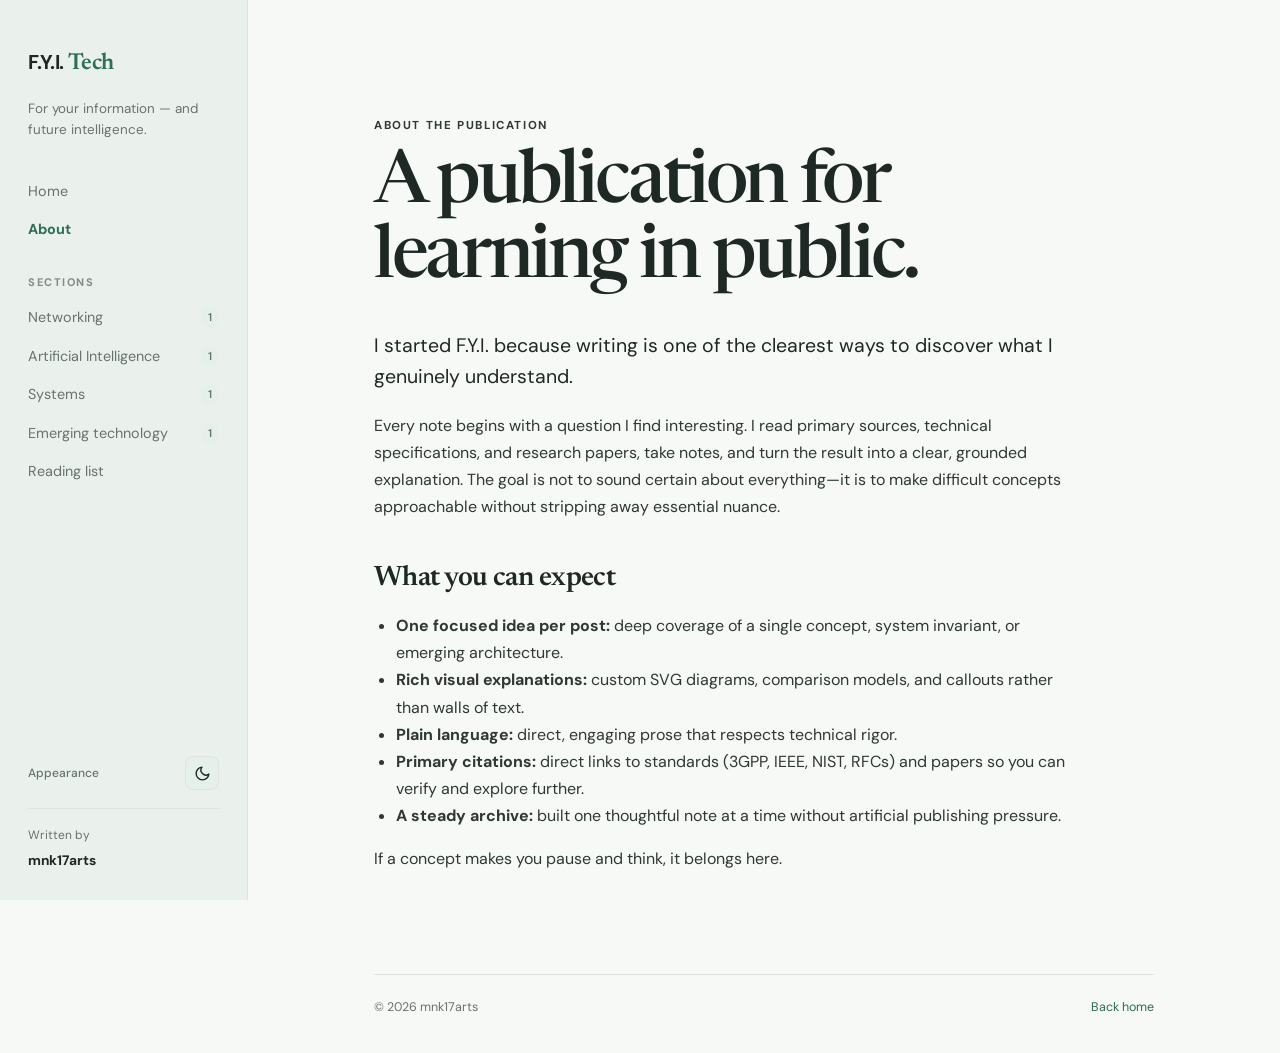
==== commit 5a0b7c4a: "[FEAT] Full SEO/OG metadata, code copy buttons, diagram step flow effects, and dark mode link stylin" ====
--- a/about.html
+++ b/about.html
@@ -7,6 +7,28 @@
   <meta name="description" content="About F.Y.I., a personal publication for understanding technology and systems through research and writing.">
   <link rel="canonical" href="https://mnk17arts.github.io/my-blogs/about.html">
   <link rel="icon" type="image/svg+xml" href="favicon.svg">
+
+  <!-- OpenGraph Social Metadata -->
+  <meta property="og:site_name" content="F.Y.I.">
+  <meta property="og:type" content="website">
+  <meta property="og:title" content="About — F.Y.I.">
+  <meta property="og:description" content="About F.Y.I., a personal publication for understanding technology, computer systems, and architecture slowly.">
+  <meta property="og:url" content="https://mnk17arts.github.io/my-blogs/about.html">
+  <meta property="og:image" content="https://mnk17arts.github.io/my-blogs/assets/og-cover.jpg">
+  <meta property="og:image:width" content="1200">
+  <meta property="og:image:height" content="675">
+  <meta property="og:image:alt" content="About F.Y.I. Publication">
+
+  <!-- Twitter / X Card Metadata -->
+  <meta name="twitter:card" content="summary_large_image">
+  <meta name="twitter:title" content="About — F.Y.I.">
+  <meta name="twitter:description" content="About F.Y.I., a personal publication for understanding technology, computer systems, and architecture slowly.">
+  <meta name="twitter:image" content="https://mnk17arts.github.io/my-blogs/assets/og-cover.jpg">
+
+  <!-- Theme & Browser Color -->
+  <meta name="theme-color" content="#2c6e57" media="(prefers-color-scheme: light)">
+  <meta name="theme-color" content="#0f1412" media="(prefers-color-scheme: dark)">
+
   <link rel="stylesheet" href="styles.css">
   <script>
     (function() {
--- a/styles.css
+++ b/styles.css
@@ -803,19 +803,188 @@
   margin: 32px 0;
   background: var(--code-bg);
   color: var(--code-text);
-  padding: 20px 24px;
-  border-radius: 6px;
-  overflow-x: auto;
+  border-radius: 8px;
+  overflow: hidden;
   border: 1px solid var(--line);
+  box-shadow: var(--shadow);
   font-family: ui-monospace, SFMono-Regular, Menlo, Monaco, Consolas, monospace;
-  font-size: 0.88rem;
-  line-height: 1.6;
+}
+
+.code-header {
+  display: flex;
+  justify-content: space-between;
+  align-items: center;
+  padding: 8px 16px;
+  background: rgba(255, 255, 255, 0.05);
+  border-bottom: 1px solid rgba(255, 255, 255, 0.08);
+  user-select: none;
+}
+
+.code-lang {
+  font-size: 0.72rem;
+  font-weight: 700;
+  letter-spacing: 0.08em;
+  text-transform: uppercase;
+  color: var(--accent);
+}
+
+.code-copy-btn {
+  background: transparent;
+  color: var(--code-text);
+  opacity: 0.75;
+  border: 1px solid rgba(255, 255, 255, 0.15);
+  border-radius: 4px;
+  padding: 3px 9px;
+  font-family: inherit;
+  font-size: 0.72rem;
+  font-weight: 600;
+  cursor: pointer;
+  display: inline-flex;
+  align-items: center;
+  gap: 5px;
+  transition: all 0.2s ease;
+}
+
+.code-copy-btn:hover {
+  opacity: 1;
+  background: rgba(255, 255, 255, 0.08);
+  border-color: var(--accent);
+  color: var(--accent);
+}
+
+.code-copy-btn svg {
+  width: 12px;
+  height: 12px;
+  stroke: currentColor;
+  stroke-width: 2;
+  fill: none;
+}
+
+.code-copy-btn.copied {
+  opacity: 1;
+  border-color: var(--accent);
+  color: var(--accent);
+  background: rgba(44, 110, 87, 0.2);
 }
 
 .code-block pre {
   margin: 0;
+  padding: 18px 22px;
+  overflow-x: auto;
   font-family: inherit;
-}
+  font-size: 0.88rem;
+  line-height: 1.65;
+  -webkit-overflow-scrolling: touch;
+}
+
+/* Animated Flowing SVG Dashes */
+.flow-line {
+  stroke-dasharray: 6 6;
+  animation: flowDashes 1.4s linear infinite;
+}
+
+@keyframes flowDashes {
+  to {
+    stroke-dashoffset: -24;
+  }
+}
+
+/* Interactive Diagram Stepper & Flow Highlighting */
+.diagram-stepper {
+  display: flex;
+  flex-wrap: wrap;
+  align-items: center;
+  gap: 8px;
+  margin-bottom: 14px;
+  padding-bottom: 12px;
+  border-bottom: 1px solid var(--line);
+}
+
+.diagram-step-pill {
+  background: var(--card-bg);
+  color: var(--muted);
+  border: 1px solid var(--line);
+  padding: 4px 11px;
+  border-radius: 14px;
+  font-family: inherit;
+  font-size: 0.74rem;
+  font-weight: 600;
+  cursor: pointer;
+  display: inline-flex;
+  align-items: center;
+  gap: 5px;
+  transition: all 0.2s ease;
+}
+
+.diagram-step-pill:hover {
+  border-color: var(--accent);
+  color: var(--accent);
+}
+
+.diagram-step-pill.active {
+  background: var(--accent);
+  color: #ffffff;
+  border-color: var(--accent);
+}
+
+.diagram-play-btn {
+  background: var(--accent-soft);
+  color: var(--accent);
+  border: 1px solid var(--line);
+  padding: 4px 11px;
+  border-radius: 14px;
+  font-family: inherit;
+  font-size: 0.74rem;
+  font-weight: 700;
+  cursor: pointer;
+  display: inline-flex;
+  align-items: center;
+  gap: 5px;
+  transition: all 0.2s ease;
+}
+
+.diagram-play-btn:hover {
+  border-color: var(--accent);
+}
+
+.diagram-step-caption {
+  margin: 12px 0 4px;
+  padding: 9px 14px;
+  background: var(--card-bg);
+  border-left: 3px solid var(--accent);
+  border-radius: 0 4px 4px 0;
+  font-size: 0.8rem;
+  color: var(--ink);
+  line-height: 1.45;
+  transition: all 0.25s ease;
+}
+
+/* SVG Step spotlighting & dimming */
+.post-diagram[data-active-step] [data-step] {
+  opacity: 0.22;
+  transition: opacity 0.3s ease, stroke 0.3s ease, filter 0.3s ease;
+}
+
+.post-diagram[data-active-step="all"] [data-step] {
+  opacity: 1;
+}
+
+.post-diagram[data-active-step="1"] [data-step="1"],
+.post-diagram[data-active-step="2"] [data-step="2"],
+.post-diagram[data-active-step="3"] [data-step="3"],
+.post-diagram[data-active-step="4"] [data-step="4"] {
+  opacity: 1 !important;
+}
+
+.post-diagram[data-active-step="1"] rect[data-step="1"],
+.post-diagram[data-active-step="2"] rect[data-step="2"],
+.post-diagram[data-active-step="3"] rect[data-step="3"],
+.post-diagram[data-active-step="4"] rect[data-step="4"] {
+  stroke: var(--accent) !important;
+  stroke-width: 2.5px !important;
+  filter: drop-shadow(0 0 6px var(--accent-soft));
+}
+
 
 /* Post & IoT Diagram Framework */
 .post-diagram,
@@ -889,8 +1058,37 @@
   font-size: 1.4rem;
 }
 
+/* UI-Friendly Anchor Tags in Articles & Sources */
+.post a,
+.page-article a,
 .sources a {
   color: var(--accent);
+  text-decoration: underline;
+  text-decoration-color: var(--diagram-stroke);
+  text-underline-offset: 3px;
+  text-decoration-thickness: 1.5px;
+  transition: all 0.2s ease;
+}
+
+.post a:hover,
+.page-article a:hover,
+.sources a:hover {
+  color: var(--ink);
+  text-decoration-color: var(--accent);
+}
+
+[data-theme="dark"] .post a,
+[data-theme="dark"] .page-article a,
+[data-theme="dark"] .sources a {
+  color: #5cdbb0;
+  text-decoration-color: rgba(92, 219, 176, 0.4);
+}
+
+[data-theme="dark"] .post a:hover,
+[data-theme="dark"] .page-article a:hover,
+[data-theme="dark"] .sources a:hover {
+  color: #ffffff;
+  text-decoration-color: #5cdbb0;
 }
 
 /* Mobile Header & Responsive Breakpoints */
